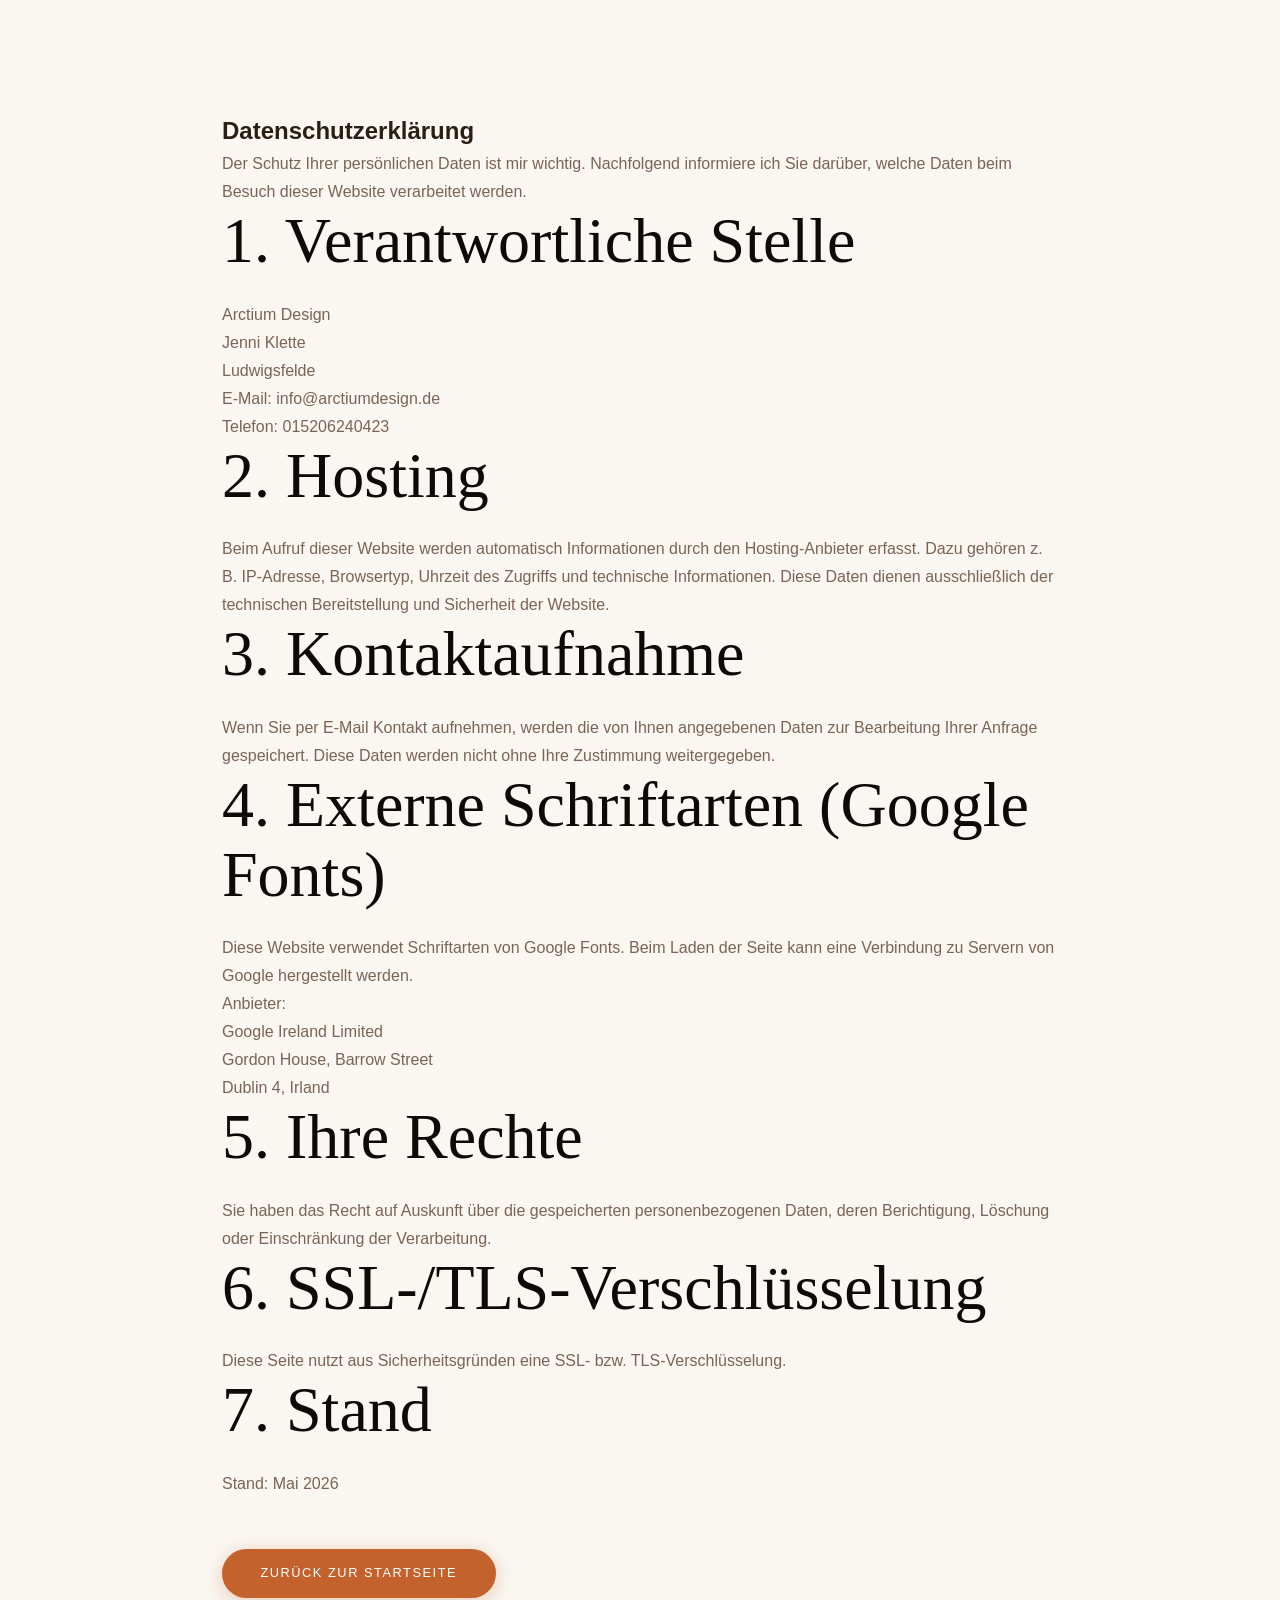
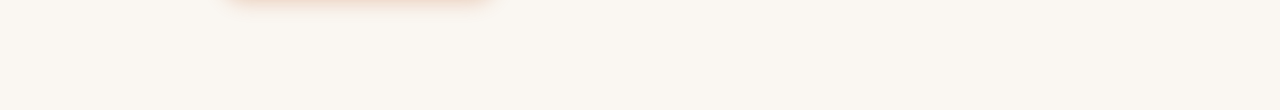
==== datenschutz.html @ 181cc967 "Create datenschutz.html" ====
<!DOCTYPE html>
<html lang="de">
<head>
  <meta charset="UTF-8" />
  <meta name="viewport" content="width=device-width, initial-scale=1.0" />
  <title>Datenschutzerklärung – Arctium Design</title>
  <link rel="stylesheet" href="style.css" />
</head>
<body>

  <section class="section">
    <div class="container" style="max-width: 900px;">
      
      <h1>Datenschutzerklärung</h1>

      <p>
        Der Schutz Ihrer persönlichen Daten ist mir wichtig. Nachfolgend informiere ich Sie darüber,
        welche Daten beim Besuch dieser Website verarbeitet werden.
      </p>

      <h2>1. Verantwortliche Stelle</h2>

      <p>
        Arctium Design<br>
        Jenni Klette<br>
        Ludwigsfelde<br>
        E-Mail: info@arctiumdesign.de<br>
        Telefon: 015206240423
      </p>

      <h2>2. Hosting</h2>

      <p>
        Beim Aufruf dieser Website werden automatisch Informationen durch den Hosting-Anbieter erfasst.
        Dazu gehören z. B. IP-Adresse, Browsertyp, Uhrzeit des Zugriffs und technische Informationen.
        Diese Daten dienen ausschließlich der technischen Bereitstellung und Sicherheit der Website.
      </p>

      <h2>3. Kontaktaufnahme</h2>

      <p>
        Wenn Sie per E-Mail Kontakt aufnehmen, werden die von Ihnen angegebenen Daten
        zur Bearbeitung Ihrer Anfrage gespeichert. Diese Daten werden nicht ohne Ihre
        Zustimmung weitergegeben.
      </p>

      <h2>4. Externe Schriftarten (Google Fonts)</h2>

      <p>
        Diese Website verwendet Schriftarten von Google Fonts. Beim Laden der Seite kann
        eine Verbindung zu Servern von Google hergestellt werden.
      </p>

      <p>
        Anbieter:<br>
        Google Ireland Limited<br>
        Gordon House, Barrow Street<br>
        Dublin 4, Irland
      </p>

      <h2>5. Ihre Rechte</h2>

      <p>
        Sie haben das Recht auf Auskunft über die gespeicherten personenbezogenen Daten,
        deren Berichtigung, Löschung oder Einschränkung der Verarbeitung.
      </p>

      <h2>6. SSL-/TLS-Verschlüsselung</h2>

      <p>
        Diese Seite nutzt aus Sicherheitsgründen eine SSL- bzw. TLS-Verschlüsselung.
      </p>

      <h2>7. Stand</h2>

      <p>Stand: Mai 2026</p>

      <br><br>

      <a href="index.html" class="btn">Zurück zur Startseite</a>

    </div>
  </section>

</body>
</html>
---- style.css ----
/* ============================================================
   ARCTIUM DESIGN — style.css
   Editorial Luxury · Copper & Noir
   ============================================================ */

/* -- VARIABLES -- */
:root {
  --copper:      #C4622D;
  --copper-dark: #8B3A10;
  --copper-light:#E8916A;
  --noir:        #0E0A07;
  --noir-soft:   #1C1309;
  --cream:       #FAF7F2;
  --cream-warm:  #F2EBE0;
  --text:        #2A1F14;
  --text-muted:  #7A6455;
  --white:       #FFFFFF;

  --font-display: 'Cormorant Garamond', Georgia, serif;
  --font-body:    'Outfit', sans-serif;

  --radius:    12px;
  --radius-lg: 24px;
  --transition: 0.4s cubic-bezier(0.25, 0.46, 0.45, 0.94);
  --shadow:      0 20px 60px rgba(14,10,7,0.15);
  --shadow-hover: 0 30px 80px rgba(14,10,7,0.25);
}

/* -- RESET -- */
*, *::before, *::after { box-sizing: border-box; margin: 0; padding: 0; }
html { scroll-behavior: smooth; font-size: 16px; }
body {
  font-family: var(--font-body);
  background: var(--cream);
  color: var(--text);
  line-height: 1.6;
  overflow-x: hidden;
}
img { max-width: 100%; height: auto; display: block; }
a { text-decoration: none; color: inherit; }
ul { list-style: none; }

/* -- UTILITY -- */
.container {
  max-width: 1200px;
  margin: 0 auto;
  padding: 0 2rem;
}
.section { padding: 7rem 0; }
.label {
  display: inline-block;
  font-family: var(--font-body);
  font-size: 0.7rem;
  font-weight: 500;
  letter-spacing: 0.25em;
  text-transform: uppercase;
  color: var(--copper);
  margin-bottom: 1rem;
}
h2 {
  font-family: var(--font-display);
  font-size: clamp(2.2rem, 5vw, 4rem);
  font-weight: 300;
  line-height: 1.1;
  color: var(--noir);
  margin-bottom: 1.5rem;
}
h3 {
  font-family: var(--font-display);
  font-size: 1.5rem;
  font-weight: 400;
  color: var(--noir);
  margin-bottom: 0.6rem;
}
p {
  font-size: 1rem;
  color: var(--text-muted);
  line-height: 1.75;
}

/* -- REVEAL ANIMATIONS -- */
.reveal {
  opacity: 0;
  transform: translateY(28px);
  transition: opacity 0.7s ease, transform 0.7s ease;
}
.reveal.visible {
  opacity: 1;
  transform: translateY(0);
}
.delay-1 { transition-delay: 0.1s; }
.delay-2 { transition-delay: 0.2s; }
.delay-3 { transition-delay: 0.3s; }
.delay-4 { transition-delay: 0.4s; }

/* -- BUTTON -- */
.btn {
  display: inline-block;
  padding: 0.9rem 2.4rem;
  background: var(--copper);
  color: var(--white);
  font-family: var(--font-body);
  font-size: 0.8rem;
  font-weight: 500;
  letter-spacing: 0.12em;
  text-transform: uppercase;
  border-radius: 100px;
  transition: background var(--transition), transform var(--transition), box-shadow var(--transition);
  box-shadow: 0 4px 20px rgba(196,98,45,0.3);
}
.btn:hover {
  background: var(--copper-dark);
  transform: translateY(-2px);
  box-shadow: 0 8px 30px rgba(196,98,45,0.45);
}
.btn--light {
  background: var(--cream);
  color: var(--copper);
  box-shadow: 0 4px 20px rgba(0,0,0,0.1);
}
.btn--light:hover {
  background: var(--white);
  color: var(--copper-dark);
}

/* ============================================================
   NAV
   ============================================================ */
.nav {
  position: fixed;
  top: 0; left: 0; right: 0;
  z-index: 100;
  display: flex;
  align-items: center;
  justify-content: space-between;
  padding: 1.4rem 2.5rem;
  transition: background var(--transition), padding var(--transition), box-shadow var(--transition);
}
.nav.scrolled {
  background: rgba(250,247,242,0.95);
  backdrop-filter: blur(10px);
  padding: 0.9rem 2.5rem;
  box-shadow: 0 2px 30px rgba(14,10,7,0.08);
}

/* Nav Logo Bild */
.nav__logo { display: flex; align-items: center; }
.nav__logo-img {
  height: 38px;
  width: auto;
  filter: brightness(0) invert(1);   /* weiß auf dunklem Hero */
  transition: filter 0.4s ease;
}
.nav.scrolled .nav__logo-img {
  filter: brightness(0);             /* schwarz auf hellem Hintergrund */
}

/* Fallback Text-Logo */
.nav__logo-a   { color: var(--copper); }
.nav__logo-sub {
  font-size: 0.65rem;
  letter-spacing: 0.3em;
  font-weight: 300;
  vertical-align: middle;
  margin-left: 0.3em;
}

.nav__links {
  display: flex;
  align-items: center;
  gap: 2.5rem;
}
.nav__links a {
  font-size: 0.78rem;
  letter-spacing: 0.12em;
  text-transform: uppercase;
  color: rgba(250,247,242,0.8);
  transition: color var(--transition);
}
.nav.scrolled .nav__links a { color: var(--text-muted); }
.nav__links a:hover { color: var(--copper); }
.nav__cta {
  background: var(--copper);
  color: var(--white) !important;
  padding: 0.5rem 1.4rem;
  border-radius: 100px;
  transition: background var(--transition) !important;
}
.nav__cta:hover { background: var(--copper-dark) !important; }

.nav__burger {
  display: none;
  flex-direction: column;
  gap: 5px;
  background: none;
  border: none;
  cursor: pointer;
  padding: 4px;
}
.nav__burger span {
  display: block;
  width: 24px;
  height: 1.5px;
  background: var(--cream);
  transition: background var(--transition), transform 0.3s, opacity 0.3s;
}
.nav.scrolled .nav__burger span { background: var(--noir); }

/* ============================================================
   HERO
   ============================================================ */
.hero {
  position: relative;
  min-height: 100vh;
  background: var(--noir);
  display: flex;
  align-items: center;
  overflow: hidden;
}
.hero__bg-shape {
  position: absolute;
  top: -15%; right: -10%;
  width: 55vw; height: 90vh;
  background: radial-gradient(ellipse at 60% 40%, rgba(196,98,45,0.18) 0%, transparent 70%);
  pointer-events: none;
}
.hero__content {
  position: relative;
  z-index: 2;
  padding: 0 2rem;
  max-width: 1200px;
  margin: 0 auto;
  width: 100%;
  padding-top: 6rem;
}
.hero__eyebrow {
  font-family: var(--font-body);
  font-size: 0.72rem;
  letter-spacing: 0.28em;
  text-transform: uppercase;
  color: var(--copper);
  margin-bottom: 1.5rem;
}
.hero__headline {
  font-family: var(--font-display);
  font-size: clamp(3.5rem, 10vw, 8rem);
  font-weight: 300;
  line-height: 1.0;
  color: var(--cream);
  margin-bottom: 2rem;
}
.hero__headline em {
  font-style: italic;
  color: var(--copper-light);
}
.hero__sub {
  font-size: 1rem;
  color: rgba(250,247,242,0.55);
  line-height: 1.8;
  margin-bottom: 2.5rem;
  max-width: 480px;
}

/* Hero Logo-Mark als Bild */
.hero__logo-mark {
  position: absolute;
  right: 6vw;
  top: 50%;
  transform: translateY(-50%);
  width: clamp(180px, 28vw, 340px);
  opacity: 0.35;
  pointer-events: none;
}
.hero__logo-mark img {
  width: 100%;
  height: auto;
  filter: brightness(0) invert(1);  /* weiß auf dunklem Grund */
}

.hero__scroll {
  position: absolute;
  bottom: 2.5rem; left: 2.5rem;
  display: flex;
  align-items: center;
  gap: 1rem;
  color: rgba(250,247,242,0.35);
  font-size: 0.68rem;
  letter-spacing: 0.2em;
  text-transform: uppercase;
}
.hero__scroll-line {
  width: 40px; height: 1px;
  background: var(--copper);
  transform-origin: left;
  animation: scrollLine 2.5s ease-in-out infinite;
}
@keyframes scrollLine {
  0%   { transform: scaleX(0); opacity: 0; }
  40%  { transform: scaleX(1); opacity: 1; }
  80%  { transform: scaleX(1); opacity: 0; }
  100% { transform: scaleX(0); opacity: 0; }
}

/* ============================================================
   ABOUT
   ============================================================ */
.about { background: var(--cream); }
.about__grid {
  display: grid;
  grid-template-columns: 1fr 1fr;
  gap: 5rem;
  align-items: center;
}
.about__text h2 { margin-bottom: 1.5rem; }
.about__text p  { margin-bottom: 1.2rem; }
.about__tools {
  display: flex;
  gap: 0.75rem;
  flex-wrap: wrap;
  margin-top: 2rem;
}
.about__tools span {
  font-size: 0.72rem;
  letter-spacing: 0.15em;
  text-transform: uppercase;
  color: var(--copper);
  border: 1px solid var(--copper-light);
  padding: 0.4rem 1rem;
  border-radius: 100px;
}
.about__card {
  position: relative;
  border-radius: var(--radius-lg);
  overflow: hidden;
}
.about__card-bg {
  position: absolute; inset: 0;
  background: linear-gradient(135deg, var(--copper) 0%, var(--copper-dark) 100%);
  opacity: 0.92;
  z-index: 0;
}
.about__card-inner {
  position: relative;
  z-index: 1;
  padding: 3rem;
  display: flex;
  flex-direction: column;
  gap: 2.5rem;
}
.about__stat strong {
  display: block;
  font-family: var(--font-display);
  font-size: 3rem;
  font-weight: 300;
  color: var(--white);
  line-height: 1;
}
.about__stat small {
  font-size: 0.72rem;
  letter-spacing: 0.18em;
  text-transform: uppercase;
  color: rgba(255,255,255,0.6);
}

/* ============================================================
   LEISTUNGEN
   ============================================================ */
.leistungen { background: var(--noir-soft); }
.leistungen .label { color: var(--copper-light); }
.leistungen h2    { color: var(--cream); }
.leistungen__grid {
  display: grid;
  grid-template-columns: repeat(4, 1fr);
  gap: 1.5rem;
  margin-top: 3rem;
}
.leistung-card {
  background: rgba(250,247,242,0.05);
  border: 1px solid rgba(250,247,242,0.08);
  border-radius: var(--radius);
  padding: 2.2rem 1.8rem;
  transition: background var(--transition), border-color var(--transition), transform var(--transition);
  cursor: default;
}
.leistung-card:hover {
  background: rgba(196,98,45,0.12);
  border-color: rgba(196,98,45,0.35);
  transform: translateY(-4px);
}
.leistung-card__icon {
  width: 44px; height: 44px;
  color: var(--copper);
  margin-bottom: 1.5rem;
}
.leistung-card__icon svg { width: 100%; height: 100%; }
.leistung-card h3 { color: var(--cream); font-size: 1.2rem; margin-bottom: 0.75rem; }
.leistung-card p  { color: rgba(250,247,242,0.5); font-size: 0.9rem; line-height: 1.7; }

/* ============================================================
   ARBEITEN
   ============================================================ */
.arbeiten { background: var(--cream-warm); }
.arbeiten__intro { max-width: 560px; margin-bottom: 3rem; }
.arbeiten__grid {
  display: grid;
  grid-template-columns: repeat(3, 1fr);
  gap: 1.5rem;
  padding: 0 2rem;
  max-width: 1200px;
  margin: 0 auto;
}
.arbeit-item {
  border-radius: var(--radius);
  overflow: hidden;
  background: var(--white);
  box-shadow: var(--shadow);
  cursor: pointer;
  transition: transform var(--transition), box-shadow var(--transition);
}
.arbeit-item:hover {
  transform: translateY(-6px);
  box-shadow: var(--shadow-hover);
}
.arbeit-item--wide { grid-column: span 2; }
.arbeit-item__img {
  aspect-ratio: 4/3;
  overflow: hidden;
  display: flex;
  align-items: center;
  justify-content: center;
}
.arbeit-item--wide .arbeit-item__img { aspect-ratio: 16/7; }
.arbeit-item__img img {
  width: 100%; height: 100%;
  object-fit: cover;
  transition: transform 0.5s ease;
}
.arbeit-item:hover .arbeit-item__img img { transform: scale(1.04); }
.arbeit-item__info { padding: 1.2rem 1.5rem; }
.arbeit-item__info span {
  font-size: 0.68rem;
  letter-spacing: 0.2em;
  text-transform: uppercase;
  color: var(--copper);
}
.arbeit-item__info h4 {
  font-family: var(--font-display);
  font-size: 1.1rem;
  font-weight: 400;
  color: var(--noir);
  margin-top: 0.3rem;
}

/* Placeholder mock cards */
.arbeit-item__img--mock { background: var(--cream-warm); position: relative; }
.arbeit-item__img--dark { background: var(--noir-soft); }
.arbeit-item__img--warm { background: linear-gradient(135deg, #E8C4A0 0%, #D4956A 100%); }
.mock-content {
  display: flex; flex-direction: column;
  align-items: center; gap: 1rem;
  padding: 2rem; width: 100%;
}
.mock-logo {
  width: 60px; height: 60px;
  border: 2px solid var(--copper);
  border-radius: 50%; opacity: 0.4;
}
.mock-lines { display: flex; flex-direction: column; gap: 8px; width: 80%; }
.mock-lines span {
  display: block; height: 8px;
  background: var(--copper);
  border-radius: 4px; opacity: 0.25;
}
.mock-lines span:nth-child(2) { width: 70%; }
.mock-lines span:nth-child(3) { width: 50%; }
.mock-content--logo { justify-content: center; }
.mock-monogram {
  font-family: var(--font-display);
  font-size: 4rem; font-weight: 300;
  color: var(--copper-light); opacity: 0.5; line-height: 1;
}
.mock-poster-top {
  width: 100%; height: 60px;
  background: rgba(255,255,255,0.3); border-radius: 6px;
}
.mock-poster-text { display: flex; flex-direction: column; gap: 8px; width: 100%; }
.mock-poster-text span {
  display: block; height: 8px;
  background: rgba(255,255,255,0.5); border-radius: 4px;
}

/* ============================================================
   KONTAKT
   ============================================================ */
.kontakt {
  position: relative;
  background: var(--noir);
  overflow: hidden;
  text-align: center;
}
.kontakt__bg-shape {
  position: absolute;
  bottom: -30%; left: 50%;
  transform: translateX(-50%);
  width: 80vw; height: 80vw;
  border-radius: 50%;
  background: radial-gradient(circle, rgba(196,98,45,0.15) 0%, transparent 65%);
  pointer-events: none;
}
.kontakt .label { color: var(--copper-light); }
.kontakt h2    { color: var(--cream); }
.kontakt p     { color: rgba(250,247,242,0.5); max-width: 480px; margin: 0 auto 2.5rem; }
.kontakt__inner { position: relative; z-index: 1; }
.kontakt__links {
  display: flex;
  align-items: center;
  justify-content: center;
  gap: 2.5rem;
  margin-bottom: 2.5rem;
  flex-wrap: wrap;
}
.kontakt__link {
  display: flex; align-items: center; gap: 0.6rem;
  font-size: 0.9rem;
  color: rgba(250,247,242,0.7);
  transition: color var(--transition);
}
.kontakt__link svg { width: 18px; height: 18px; color: var(--copper); }
.kontakt__link:hover { color: var(--copper-light); }

/* ============================================================
   FOOTER
   ============================================================ */
.footer {
  background: var(--noir-soft);
  border-top: 1px solid rgba(250,247,242,0.06);
  padding: 2.5rem 0;
  text-align: center;
}
.footer__logo {
  display: inline-block;
  margin-bottom: 0.75rem;
}
.footer__logo-img {
  height: 40px;
  width: auto;
  margin: 0 auto;
  filter: brightness(0) invert(1);  /* weiß auf dunklem Footer */
  opacity: 0.7;
  transition: opacity 0.3s;
}
.footer__logo-img:hover { opacity: 1; }
.footer p {
  font-size: 0.78rem;
  color: rgba(250,247,242,0.25);
  letter-spacing: 0.05em;
}
.footer__small { margin-top: 0.3rem; }

/* ============================================================
   LIGHTBOX
   ============================================================ */
.lightbox {
  display: none;
  position: fixed; inset: 0;
  z-index: 200;
  background: rgba(14,10,7,0.95);
  align-items: center;
  justify-content: center;
  flex-direction: column;
  gap: 1.5rem;
  padding: 2rem;
}
.lightbox.open { display: flex; }
.lightbox img {
  max-height: 80vh; max-width: 90vw;
  object-fit: contain;
  border-radius: var(--radius);
  box-shadow: 0 40px 100px rgba(0,0,0,0.6);
}
.lightbox p {
  color: rgba(250,247,242,0.5);
  font-size: 0.85rem;
  letter-spacing: 0.1em;
}
.lightbox__close {
  position: absolute;
  top: 1.5rem; right: 2rem;
  background: none; border: none;
  font-size: 1.5rem;
  color: rgba(250,247,242,0.5);
  cursor: pointer;
  transition: color var(--transition);
}
.lightbox__close:hover { color: var(--copper); }

/* ============================================================
   RESPONSIVE
   ============================================================ */
@media (max-width: 1024px) {
  .leistungen__grid  { grid-template-columns: repeat(2, 1fr); }
  .arbeiten__grid    { grid-template-columns: repeat(2, 1fr); }
  .arbeit-item--wide { grid-column: span 1; }
  .about__grid       { grid-template-columns: 1fr; gap: 3rem; }
}

@media (max-width: 768px) {
  .section { padding: 5rem 0; }

  .nav__links {
    position: fixed;
    top: 0; right: 0;
    height: 100vh; width: 280px;
    background: var(--noir);
    flex-direction: column;
    justify-content: center;
    align-items: flex-start;
    padding: 3rem 2.5rem;
    gap: 2rem;
    transform: translateX(100%);
    transition: transform 0.4s ease;
    z-index: 99;
  }
  .nav__links.open   { transform: translateX(0); }
  .nav__links a      { font-size: 1rem; color: var(--cream) !important; }
  .nav__burger       { display: flex; z-index: 101; }
  .nav__burger.open span:nth-child(1) { transform: translateY(6.5px) rotate(45deg); }
  .nav__burger.open span:nth-child(2) { opacity: 0; }
  .nav__burger.open span:nth-child(3) { transform: translateY(-6.5px) rotate(-45deg); }

  .hero__logo-mark   { display: none; }
  .leistungen__grid  { grid-template-columns: 1fr 1fr; }
  .arbeiten__grid    { grid-template-columns: 1fr; padding: 0 1rem; }
  .arbeit-item--wide { grid-column: span 1; }
  .kontakt__links    { flex-direction: column; gap: 1.2rem; }
}

@media (max-width: 480px) {
  .leistungen__grid { grid-template-columns: 1fr; }
  .container        { padding: 0 1.25rem; }
}

/* ============================================================
   STORY / ERFOLGSGESCHICHTE
   ============================================================ */
.story { background: var(--cream); border-top: 1px solid var(--cream-warm); }
.story__grid {
  display: grid;
  grid-template-columns: 1fr 1fr;
  gap: 5rem;
  align-items: start;
}
.story__content h2 {
  margin-bottom: 1.5rem;
}
.story__content h2 em {
  font-style: italic;
  color: var(--copper);
}
.story__preview p {
  font-size: 1.05rem;
  color: var(--text);
  line-height: 1.8;
  margin-bottom: 0;
}
.story__preview strong { color: var(--copper-dark); font-weight: 500; }

.story__full {
  max-height: 0;
  overflow: hidden;
  transition: max-height 0.6s cubic-bezier(0.25, 0.46, 0.45, 0.94),
              opacity 0.4s ease,
              margin-top 0.4s ease;
  opacity: 0;
  margin-top: 0;
}
.story__full.open {
  max-height: 800px;
  opacity: 1;
  margin-top: 1.5rem;
}
.story__full p {
  margin-bottom: 1.2rem;
  color: var(--text-muted);
  line-height: 1.8;
}
.story__full p:last-child { margin-bottom: 0; }

.story__toggle {
  display: inline-flex;
  align-items: center;
  gap: 0.5rem;
  margin-top: 1.5rem;
  background: none;
  border: none;
  cursor: pointer;
  color: var(--copper);
  font-family: var(--font-body);
  font-size: 0.8rem;
  font-weight: 500;
  letter-spacing: 0.12em;
  text-transform: uppercase;
  padding: 0;
  transition: color var(--transition);
}
.story__toggle:hover { color: var(--copper-dark); }
.story__toggle-icon {
  width: 20px; height: 20px;
  transition: transform 0.4s ease;
}
.story__toggle.open .story__toggle-icon {
  transform: rotate(180deg);
}
.story__toggle.open .story__toggle-text::before {
  content: 'Weniger anzeigen';
}
.story__toggle:not(.open) .story__toggle-text::before {
  content: 'Weiterlesen';
}
.story__toggle-text { display: none; } /* text comes from ::before */

/* Bildbox */
.story__img-box {
  background: var(--white);
  border-radius: var(--radius-lg);
  overflow: hidden;
  box-shadow: var(--shadow);
  position: sticky;
  top: 6rem;
}
.story__img-main {
  aspect-ratio: 4/3;
  overflow: hidden;
}
.story__img-main img {
  width: 100%; height: 100%;
  object-fit: cover;
  transition: transform 0.5s ease;
}
.story__img-box:hover .story__img-main img { transform: scale(1.03); }
.story__img-row {
  display: grid;
  grid-template-columns: 1fr 1fr;
  gap: 0;
}
.story__img-thumb {
  aspect-ratio: 1;
  overflow: hidden;
  border-top: 3px solid var(--cream-warm);
}
.story__img-thumb:first-child {
  border-right: 1.5px solid var(--cream-warm);
}
.story__img-thumb:last-child {
  border-left: 1.5px solid var(--cream-warm);
}
.story__img-thumb img {
  width: 100%; height: 100%;
  object-fit: cover;
  transition: transform 0.5s ease;
}
.story__img-thumb:hover img { transform: scale(1.05); }
.story__img-label {
  display: flex;
  align-items: center;
  gap: 0.5rem;
  padding: 0.9rem 1.2rem;
  font-size: 0.72rem;
  letter-spacing: 0.12em;
  text-transform: uppercase;
  color: var(--text-muted);
  background: var(--cream-warm);
}
.story__img-label svg {
  width: 16px; height: 16px;
  color: var(--copper);
  flex-shrink: 0;
}

@media (max-width: 1024px) {
  .story__grid { grid-template-columns: 1fr; gap: 3rem; }
  .story__img-box { position: static; }
}

/* -- BUTTON: Success / Story -- */
.btn-success {
  display: inline-flex;
  align-items: center;
  gap: 0.4rem;
  margin-top: 0.85rem;
  padding: 0.45rem 1.1rem;
  background: transparent;
  border: 1.5px solid var(--copper);
  color: var(--copper);
  font-family: var(--font-body);
  font-size: 0.72rem;
  font-weight: 500;
  letter-spacing: 0.1em;
  text-transform: uppercase;
  border-radius: 100px;
  white-space: nowrap;
  width: fit-content;
  animation: pulse-copper 2.4s ease-in-out infinite;
  transition: background var(--transition), color var(--transition);
}
.btn-success:hover {
  background: var(--copper);
  color: var(--white);
  animation: none;
}

@keyframes pulse-copper {
  0%, 100% {
    box-shadow: 0 0 0 0 rgba(196, 98, 45, 0.35);
  }
  50% {
    box-shadow: 0 0 0 6px rgba(196, 98, 45, 0);
  }
}
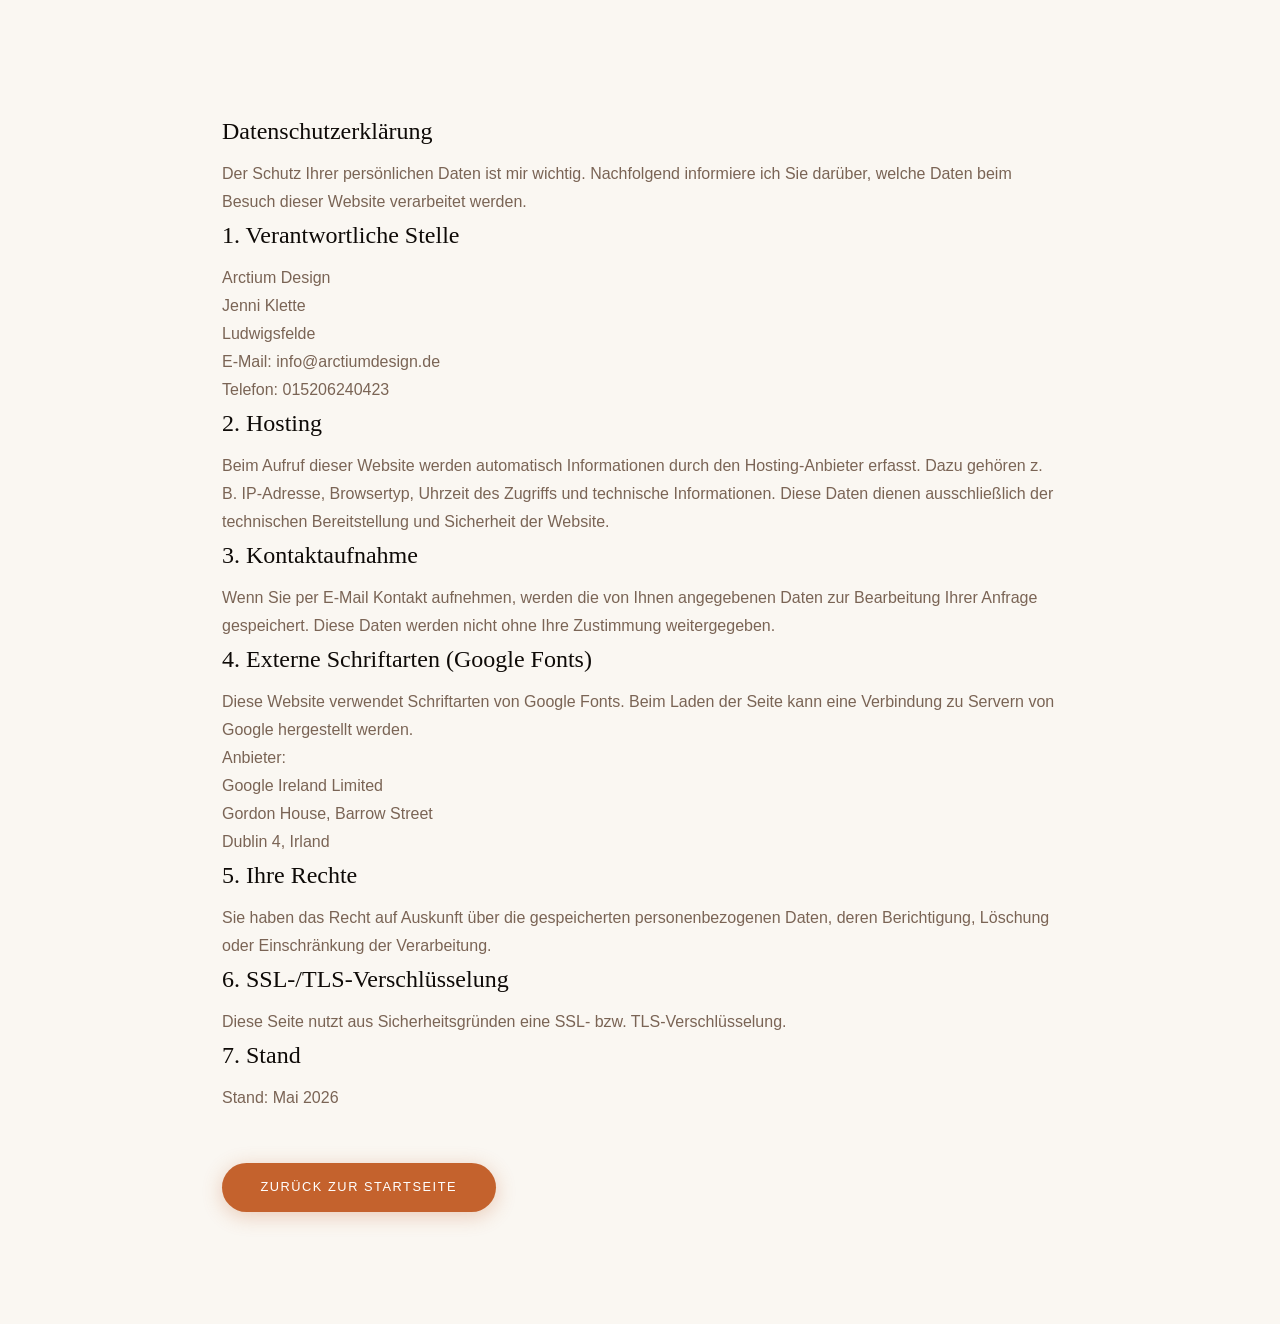
==== commit 1bc44952: "Update datenschutz.html" ====
--- a/datenschutz.html
+++ b/datenschutz.html
@@ -11,14 +11,14 @@
   <section class="section">
     <div class="container" style="max-width: 900px;">
       
-      <h1>Datenschutzerklärung</h1>
+      <h3>Datenschutzerklärung</h3>
 
       <p>
         Der Schutz Ihrer persönlichen Daten ist mir wichtig. Nachfolgend informiere ich Sie darüber,
         welche Daten beim Besuch dieser Website verarbeitet werden.
       </p>
 
-      <h2>1. Verantwortliche Stelle</h2>
+      <h3>1. Verantwortliche Stelle</h3>
 
       <p>
         Arctium Design<br>
@@ -28,7 +28,7 @@
         Telefon: 015206240423
       </p>
 
-      <h2>2. Hosting</h2>
+      <h3>2. Hosting</h3>
 
       <p>
         Beim Aufruf dieser Website werden automatisch Informationen durch den Hosting-Anbieter erfasst.
@@ -36,7 +36,7 @@
         Diese Daten dienen ausschließlich der technischen Bereitstellung und Sicherheit der Website.
       </p>
 
-      <h2>3. Kontaktaufnahme</h2>
+      <h3>3. Kontaktaufnahme</h3>
 
       <p>
         Wenn Sie per E-Mail Kontakt aufnehmen, werden die von Ihnen angegebenen Daten
@@ -44,7 +44,7 @@
         Zustimmung weitergegeben.
       </p>
 
-      <h2>4. Externe Schriftarten (Google Fonts)</h2>
+      <h3>4. Externe Schriftarten (Google Fonts)</h3>
 
       <p>
         Diese Website verwendet Schriftarten von Google Fonts. Beim Laden der Seite kann
@@ -58,20 +58,20 @@
         Dublin 4, Irland
       </p>
 
-      <h2>5. Ihre Rechte</h2>
+      <h3>5. Ihre Rechte</h3>
 
       <p>
         Sie haben das Recht auf Auskunft über die gespeicherten personenbezogenen Daten,
         deren Berichtigung, Löschung oder Einschränkung der Verarbeitung.
       </p>
 
-      <h2>6. SSL-/TLS-Verschlüsselung</h2>
+      <h3>6. SSL-/TLS-Verschlüsselung</h3>
 
       <p>
         Diese Seite nutzt aus Sicherheitsgründen eine SSL- bzw. TLS-Verschlüsselung.
       </p>
 
-      <h2>7. Stand</h2>
+      <h3>7. Stand</h3>
 
       <p>Stand: Mai 2026</p>
 
--- a/style.css
+++ b/style.css
@@ -2,6 +2,40 @@
    ARCTIUM DESIGN — style.css
    Editorial Luxury · Copper & Noir
    ============================================================ */
+@font-face {
+  font-family: 'Outfit';
+  src: url('fonts/outfit-300.woff2') format('woff2');
+  font-weight: 300;
+  font-style: normal;
+}
+
+@font-face {
+  font-family: 'Outfit';
+  src: url('fonts/outfit-400.woff2') format('woff2');
+  font-weight: 400;
+  font-style: normal;
+}
+
+@font-face {
+  font-family: 'Outfit';
+  src: url('fonts/outfit-500.woff2') format('woff2');
+  font-weight: 500;
+  font-style: normal;
+}
+
+@font-face {
+  font-family: 'Cormorant Garamond';
+  src: url('fonts/cormorant-300.woff2') format('woff2');
+  font-weight: 300;
+  font-style: normal;
+}
+
+@font-face {
+  font-family: 'Cormorant Garamond';
+  src: url('fonts/cormorant-400.woff2') format('woff2');
+  font-weight: 400;
+  font-style: normal;
+}
 
 /* -- VARIABLES -- */
 :root {
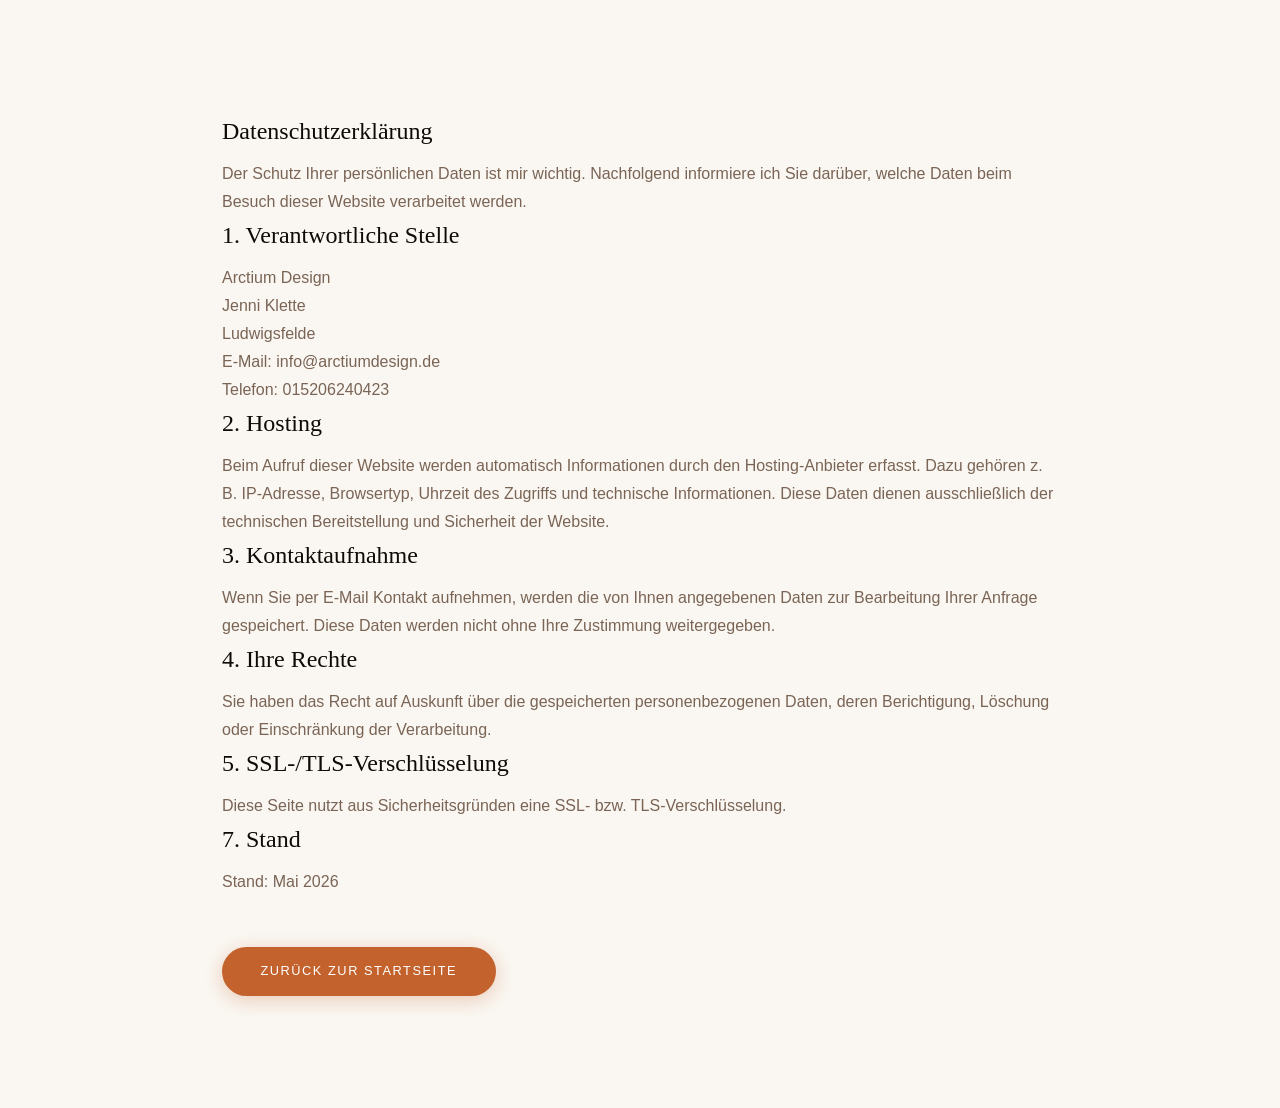
==== commit a119c6fd: "Update datenschutz.html" ====
--- a/datenschutz.html
+++ b/datenschutz.html
@@ -44,28 +44,14 @@
         Zustimmung weitergegeben.
       </p>
 
-      <h3>4. Externe Schriftarten (Google Fonts)</h3>
-
-      <p>
-        Diese Website verwendet Schriftarten von Google Fonts. Beim Laden der Seite kann
-        eine Verbindung zu Servern von Google hergestellt werden.
-      </p>
-
-      <p>
-        Anbieter:<br>
-        Google Ireland Limited<br>
-        Gordon House, Barrow Street<br>
-        Dublin 4, Irland
-      </p>
-
-      <h3>5. Ihre Rechte</h3>
+      <h3>4. Ihre Rechte</h3>
 
       <p>
         Sie haben das Recht auf Auskunft über die gespeicherten personenbezogenen Daten,
         deren Berichtigung, Löschung oder Einschränkung der Verarbeitung.
       </p>
 
-      <h3>6. SSL-/TLS-Verschlüsselung</h3>
+      <h3>5. SSL-/TLS-Verschlüsselung</h3>
 
       <p>
         Diese Seite nutzt aus Sicherheitsgründen eine SSL- bzw. TLS-Verschlüsselung.
